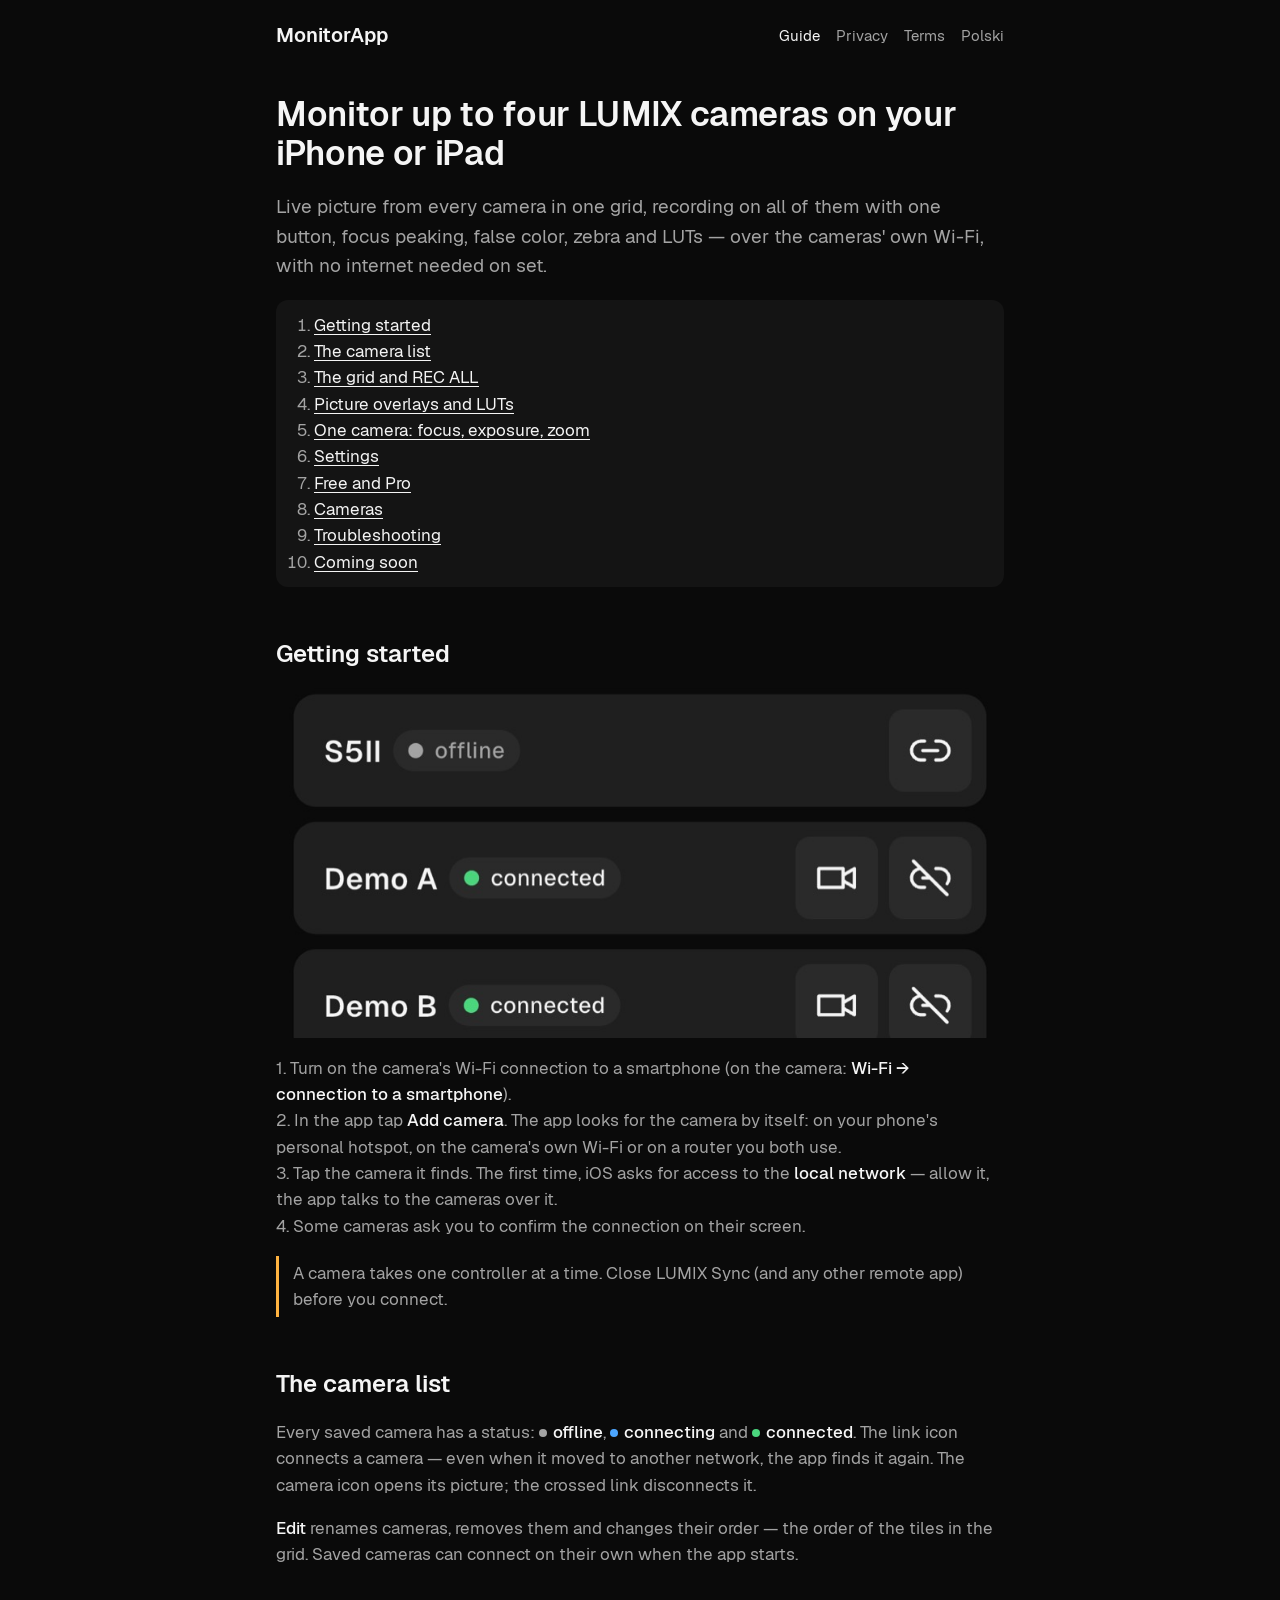
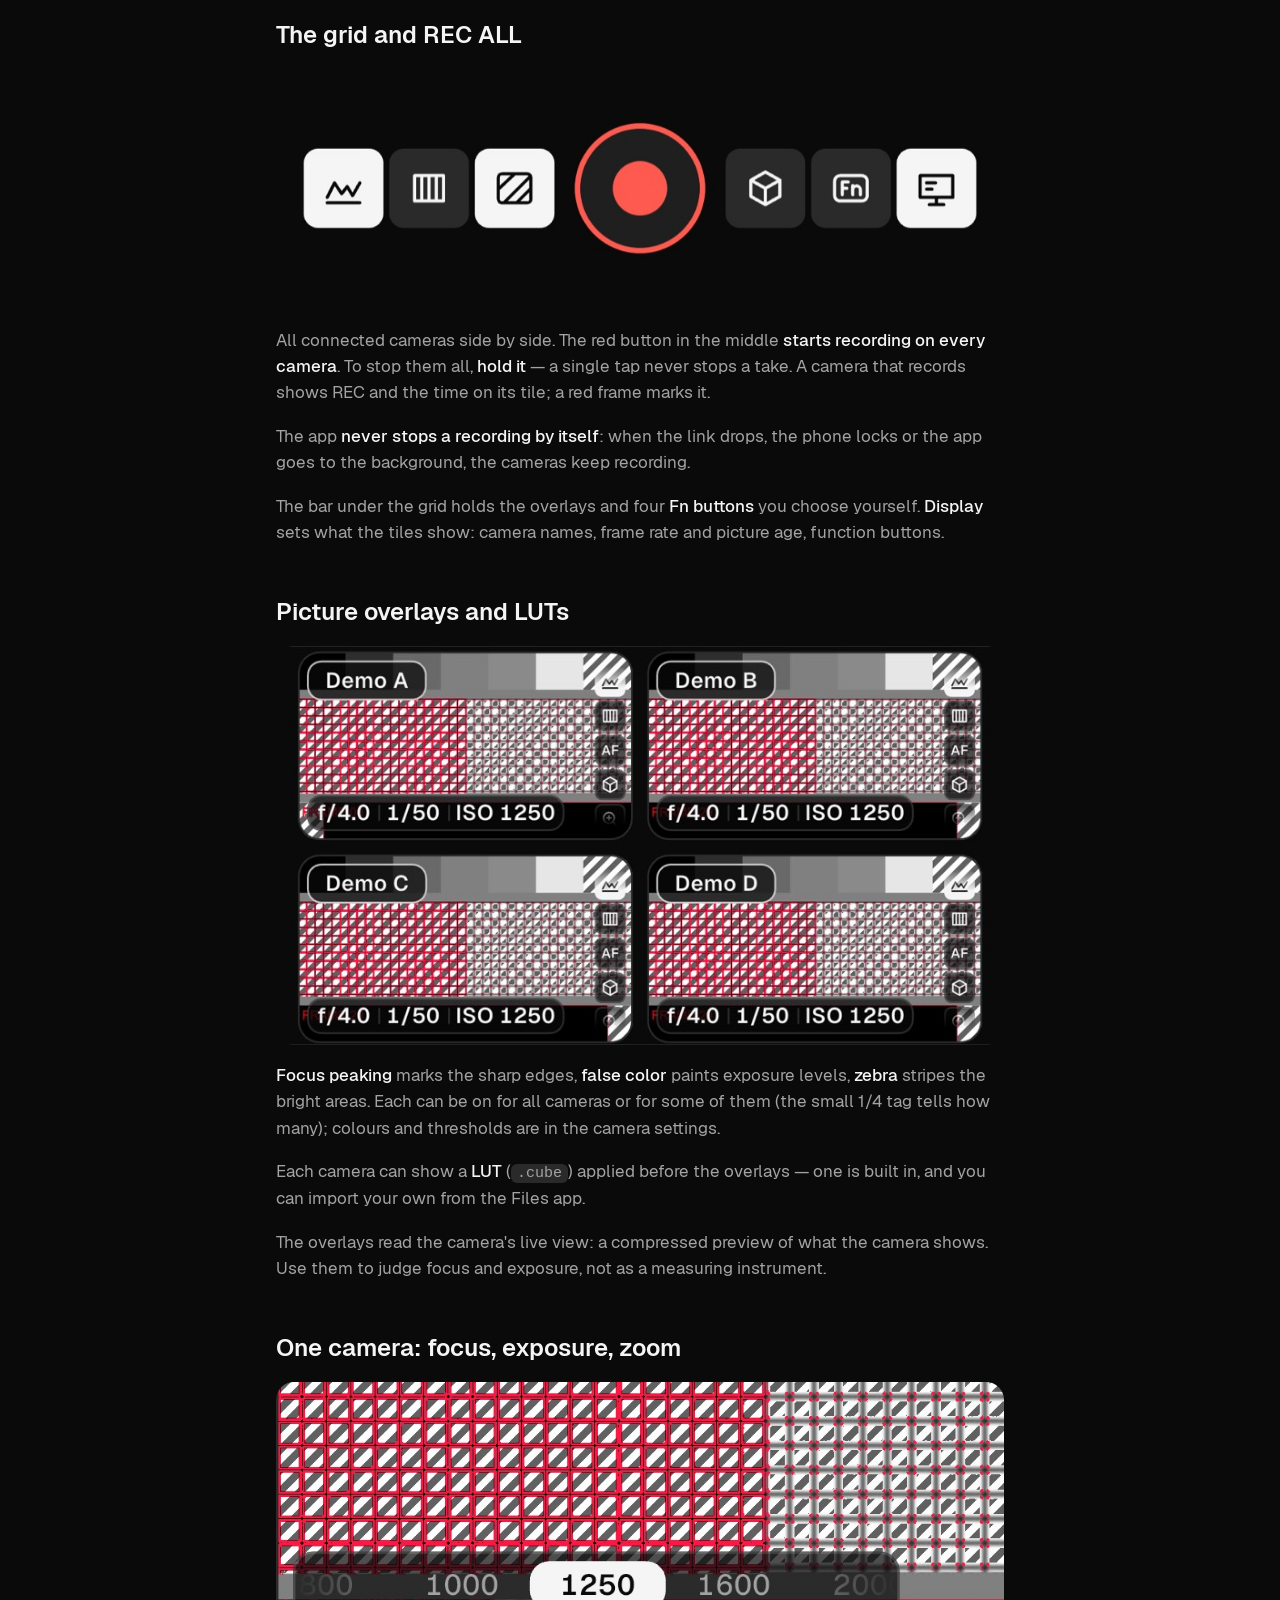
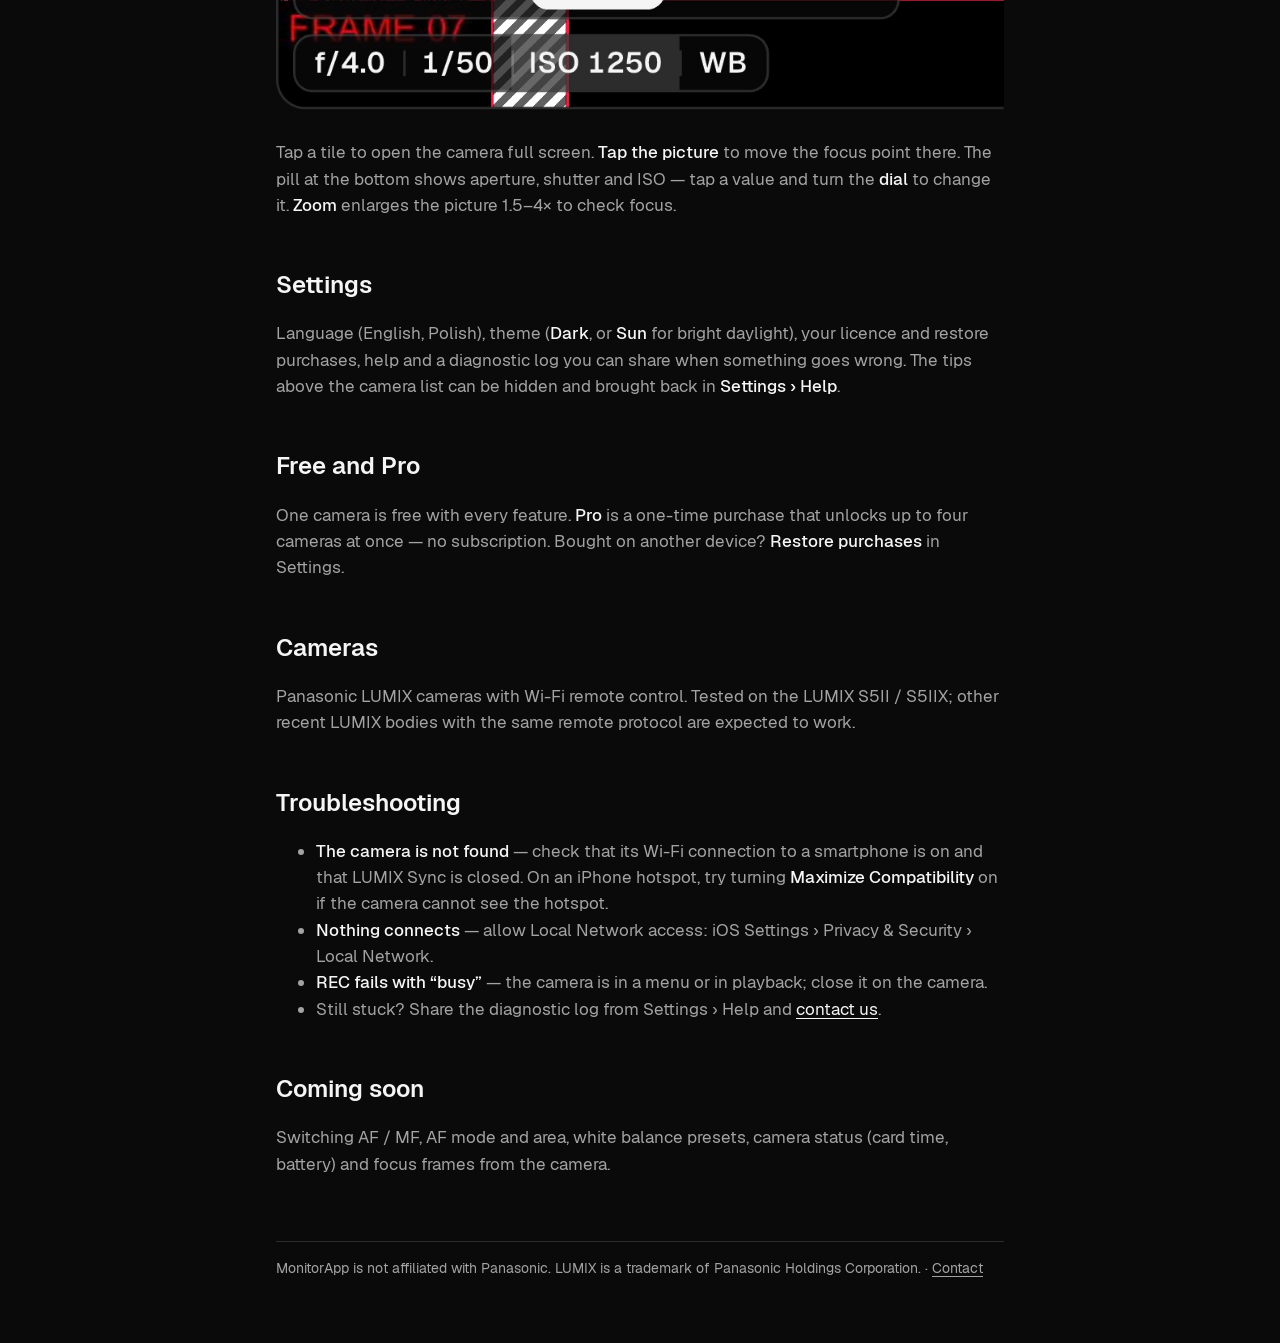
==== monitorapp/index.html @ 42edbaab "feat: strona MonitorApp — poradnik (EN/PL), prywatność, regulamin Co-Authored-By: Claude Opus 5.5 <n" ====
<!doctype html>
<html lang="en">
<head>
<meta charset="utf-8">
<meta name="viewport" content="width=device-width, initial-scale=1">
<title>MonitorApp — guide</title>
<link rel="stylesheet" href="./assets/style.css">
</head>
<body>
<div class="wrap">
<header class="top"><a class="name" href="./">MonitorApp</a><nav><a href="./" aria-current=page>Guide</a><a href="./privacy/">Privacy</a><a href="./terms/">Terms</a><a href="./pl/">Polski</a></nav></header>
<h1>Monitor up to four LUMIX cameras on your iPhone or iPad</h1><p class="lead">Live picture from every camera in one grid, recording on all of them with one button, focus peaking, false color, zebra and LUTs — over the cameras' own Wi-Fi, with no internet needed on set.</p><div class="toc"><ol><li><a href="#s1">Getting started</a></li><li><a href="#s2">The camera list</a></li><li><a href="#s3">The grid and REC ALL</a></li><li><a href="#s4">Picture overlays and LUTs</a></li><li><a href="#s5">One camera: focus, exposure, zoom</a></li><li><a href="#s6">Settings</a></li><li><a href="#s7">Free and Pro</a></li><li><a href="#s8">Cameras</a></li><li><a href="#s9">Troubleshooting</a></li><li><a href="#s10">Coming soon</a></li></ol></div>
<h2 id="s1">Getting started</h2><div class="card"><img src="./assets/img/connect.jpg" alt=""></div>
<p>1. Turn on the camera's Wi-Fi connection to a smartphone (on the camera: <strong>Wi-Fi → connection to a smartphone</strong>).<br>
2. In the app tap <strong>Add camera</strong>. The app looks for the camera by itself: on your phone's personal hotspot, on the camera's own Wi-Fi or on a router you both use.<br>
3. Tap the camera it finds. The first time, iOS asks for access to the <strong>local network</strong> — allow it, the app talks to the cameras over it.<br>
4. Some cameras ask you to confirm the connection on their screen.</p>
<p class="note">A camera takes one controller at a time. Close LUMIX Sync (and any other remote app) before you connect.</p>
<h2 id="s2">The camera list</h2>
<p>Every saved camera has a status: <span class="dot off"></span><strong>offline</strong>, <span class="dot connecting"></span><strong>connecting</strong> and <span class="dot live"></span><strong>connected</strong>.
The link icon connects a camera — even when it moved to another network, the app finds it again. The camera icon opens its picture; the crossed link disconnects it.</p>
<p><strong>Edit</strong> renames cameras, removes them and changes their order — the order of the tiles in the grid. Saved cameras can connect on their own when the app starts.</p>
<h2 id="s3">The grid and REC ALL</h2><div class="card"><img src="./assets/img/rec-all.jpg" alt=""></div>
<p>All connected cameras side by side. The red button in the middle <strong>starts recording on every camera</strong>. To stop them all, <strong>hold it</strong> — a single tap never stops a take.
A camera that records shows REC and the time on its tile; a red frame marks it.</p>
<p>The app <strong>never stops a recording by itself</strong>: when the link drops, the phone locks or the app goes to the background, the cameras keep recording.</p>
<p>The bar under the grid holds the overlays and four <strong>Fn buttons</strong> you choose yourself. <strong>Display</strong> sets what the tiles show: camera names, frame rate and picture age, function buttons.</p>
<h2 id="s4">Picture overlays and LUTs</h2><div class="card"><img src="./assets/img/overlays.jpg" alt=""></div>
<p><strong>Focus peaking</strong> marks the sharp edges, <strong>false color</strong> paints exposure levels, <strong>zebra</strong> stripes the bright areas. Each can be on for all cameras or for some of them (the small 1/4 tag tells how many); colours and thresholds are in the camera settings.</p>
<p>Each camera can show a <strong>LUT</strong> (<code>.cube</code>) applied before the overlays — one is built in, and you can import your own from the Files app.</p>
<p>The overlays read the camera's live view: a compressed preview of what the camera shows. Use them to judge focus and exposure, not as a measuring instrument.</p>
<h2 id="s5">One camera: focus, exposure, zoom</h2><div class="card"><img src="./assets/img/focus-exposure.jpg" alt=""></div>
<p>Tap a tile to open the camera full screen. <strong>Tap the picture</strong> to move the focus point there. The pill at the bottom shows aperture, shutter and ISO — tap a value and turn the <strong>dial</strong> to change it.
<strong>Zoom</strong> enlarges the picture 1.5–4× to check focus.</p>
<h2 id="s6">Settings</h2>
<p>Language (English, Polish), theme (<strong>Dark</strong>, or <strong>Sun</strong> for bright daylight), your licence and restore purchases, help and a diagnostic log you can share when something goes wrong.
The tips above the camera list can be hidden and brought back in <strong>Settings › Help</strong>.</p>
<h2 id="s7">Free and Pro</h2>
<p>One camera is free with every feature. <strong>Pro</strong> is a one-time purchase that unlocks up to four cameras at once — no subscription. Bought on another device? <strong>Restore purchases</strong> in Settings.</p>
<h2 id="s8">Cameras</h2>
<p>Panasonic LUMIX cameras with Wi-Fi remote control. Tested on the LUMIX S5II / S5IIX; other recent LUMIX bodies with the same remote protocol are expected to work.</p>
<h2 id="s9">Troubleshooting</h2>
<ul>
<li><strong>The camera is not found</strong> — check that its Wi-Fi connection to a smartphone is on and that LUMIX Sync is closed. On an iPhone hotspot, try turning <strong>Maximize Compatibility</strong> on if the camera cannot see the hotspot.</li>
<li><strong>Nothing connects</strong> — allow Local Network access: iOS Settings › Privacy &amp; Security › Local Network.</li>
<li><strong>REC fails with “busy”</strong> — the camera is in a menu or in playback; close it on the camera.</li>
<li>Still stuck? Share the diagnostic log from Settings › Help and <a href="https://github.com/nowakproduction/nowakproduction.github.io/issues">contact us</a>.</li>
</ul>
<h2 id="s10">Coming soon</h2>
<p>Switching AF / MF, AF mode and area, white balance presets, camera status (card time, battery) and focus frames from the camera.</p>
<footer>MonitorApp is not affiliated with Panasonic. LUMIX is a trademark of Panasonic Holdings Corporation. · <a href="https://github.com/nowakproduction/nowakproduction.github.io/issues">Contact</a></footer>
</div>
</body>
</html>
---- monitorapp/assets/style.css ----
/* Colours, type and radii from the app's design system (theme "Dark"). */
@font-face { font-family: Geist; src: url(fonts/Geist-Regular.ttf); font-weight: 400; font-display: swap; }
@font-face { font-family: Geist; src: url(fonts/Geist-Medium.ttf); font-weight: 500; font-display: swap; }
@font-face { font-family: Geist; src: url(fonts/Geist-SemiBold.ttf); font-weight: 600; font-display: swap; }
:root {
  --bg: #0a0a0a; --surface: #141414; --surface-raised: #1f1f1f; --surface-high: #2a2a2a;
  --line: #2b2b2b; --ink: #f5f5f5; --ink-muted: #a3a3a3; --rec: #ff5a4f; --live: #4bd67e;
  --connecting: #4da6ff; --warn: #ffb340; --radius-md: 12px; --radius-lg: 18px;
}
* { box-sizing: border-box; }
html { background: var(--bg); color: var(--ink); font: 400 17px/1.55 Geist, -apple-system, system-ui, sans-serif; }
body { margin: 0; }
a { color: var(--ink); text-underline-offset: 3px; }
.wrap { max-width: 760px; margin: 0 auto; padding: 0 16px 64px; }
header.top { display: flex; align-items: center; gap: 12px; padding: 20px 0; }
header.top .name { font-weight: 600; font-size: 20px; text-decoration: none; }
header.top nav { margin-left: auto; display: flex; gap: 16px; font-size: 15px; }
header.top nav a { color: var(--ink-muted); text-decoration: none; }
header.top nav a:hover, header.top nav a[aria-current] { color: var(--ink); }
h1 { font-size: 34px; line-height: 1.15; font-weight: 600; margin: 24px 0 8px; letter-spacing: -0.01em; }
h2 { font-size: 24px; font-weight: 600; margin: 48px 0 12px; }
h3 { font-size: 18px; font-weight: 600; margin: 24px 0 6px; }
p, li { color: var(--ink-muted); }
p strong, li strong { color: var(--ink); font-weight: 500; }
.lead { font-size: 19px; }
.card { background: var(--surface-raised); border-radius: var(--radius-lg); overflow: hidden; margin: 16px 0; }
.card img { display: block; width: 100%; height: auto; }
.card .text { padding: 14px 18px 18px; }
.card .text p { margin: 4px 0 0; }
.toc { background: var(--surface); border-radius: var(--radius-md); padding: 12px 18px; }
.toc ol { margin: 0; padding-left: 20px; }
.note { border-left: 3px solid var(--warn); padding: 4px 0 4px 14px; }
.dot { display: inline-block; width: 8px; height: 8px; border-radius: 50%; margin-right: 6px; vertical-align: 1px; }
.dot.live { background: var(--live); } .dot.connecting { background: var(--connecting); } .dot.off { background: var(--ink-muted); }
footer { margin-top: 64px; padding-top: 16px; border-top: 1px solid var(--line); font-size: 14px; color: var(--ink-muted); }
footer a { color: var(--ink-muted); }
code { background: var(--surface-high); border-radius: 6px; padding: 1px 6px; font-size: 15px; }
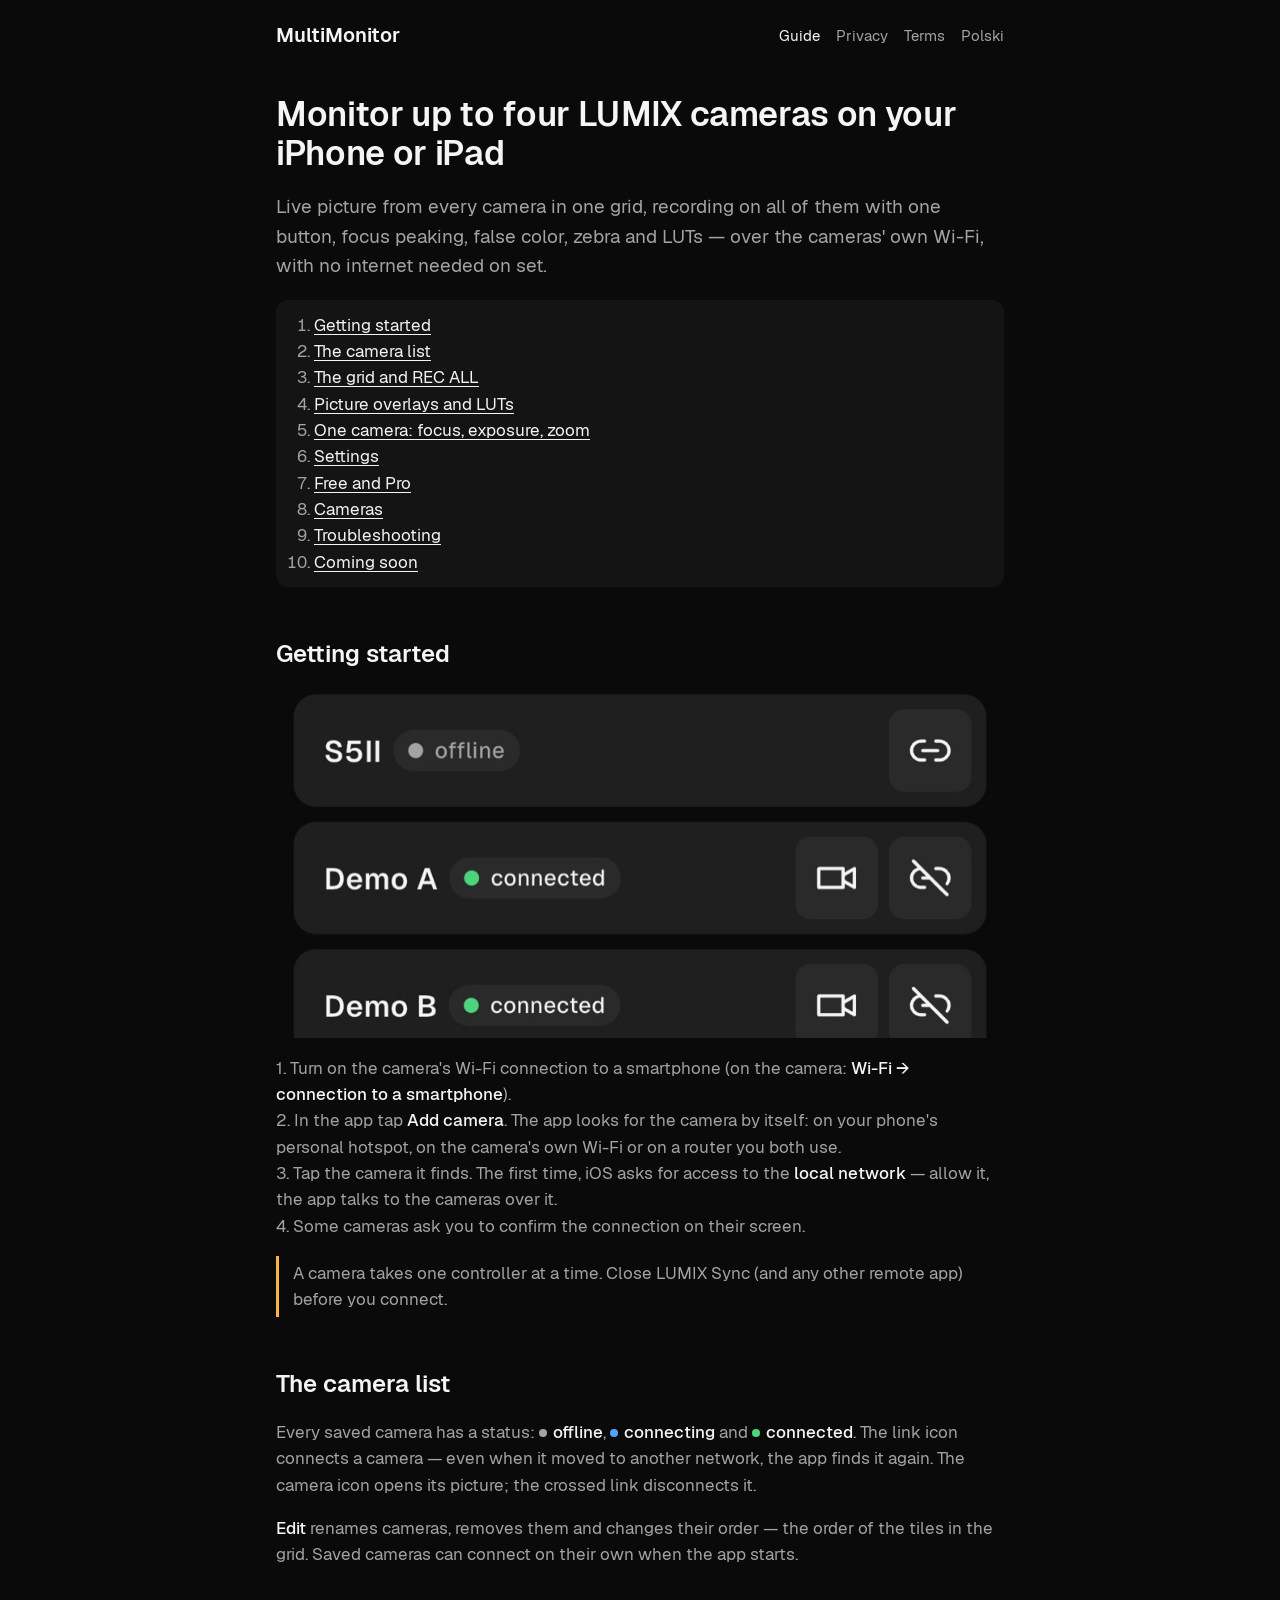
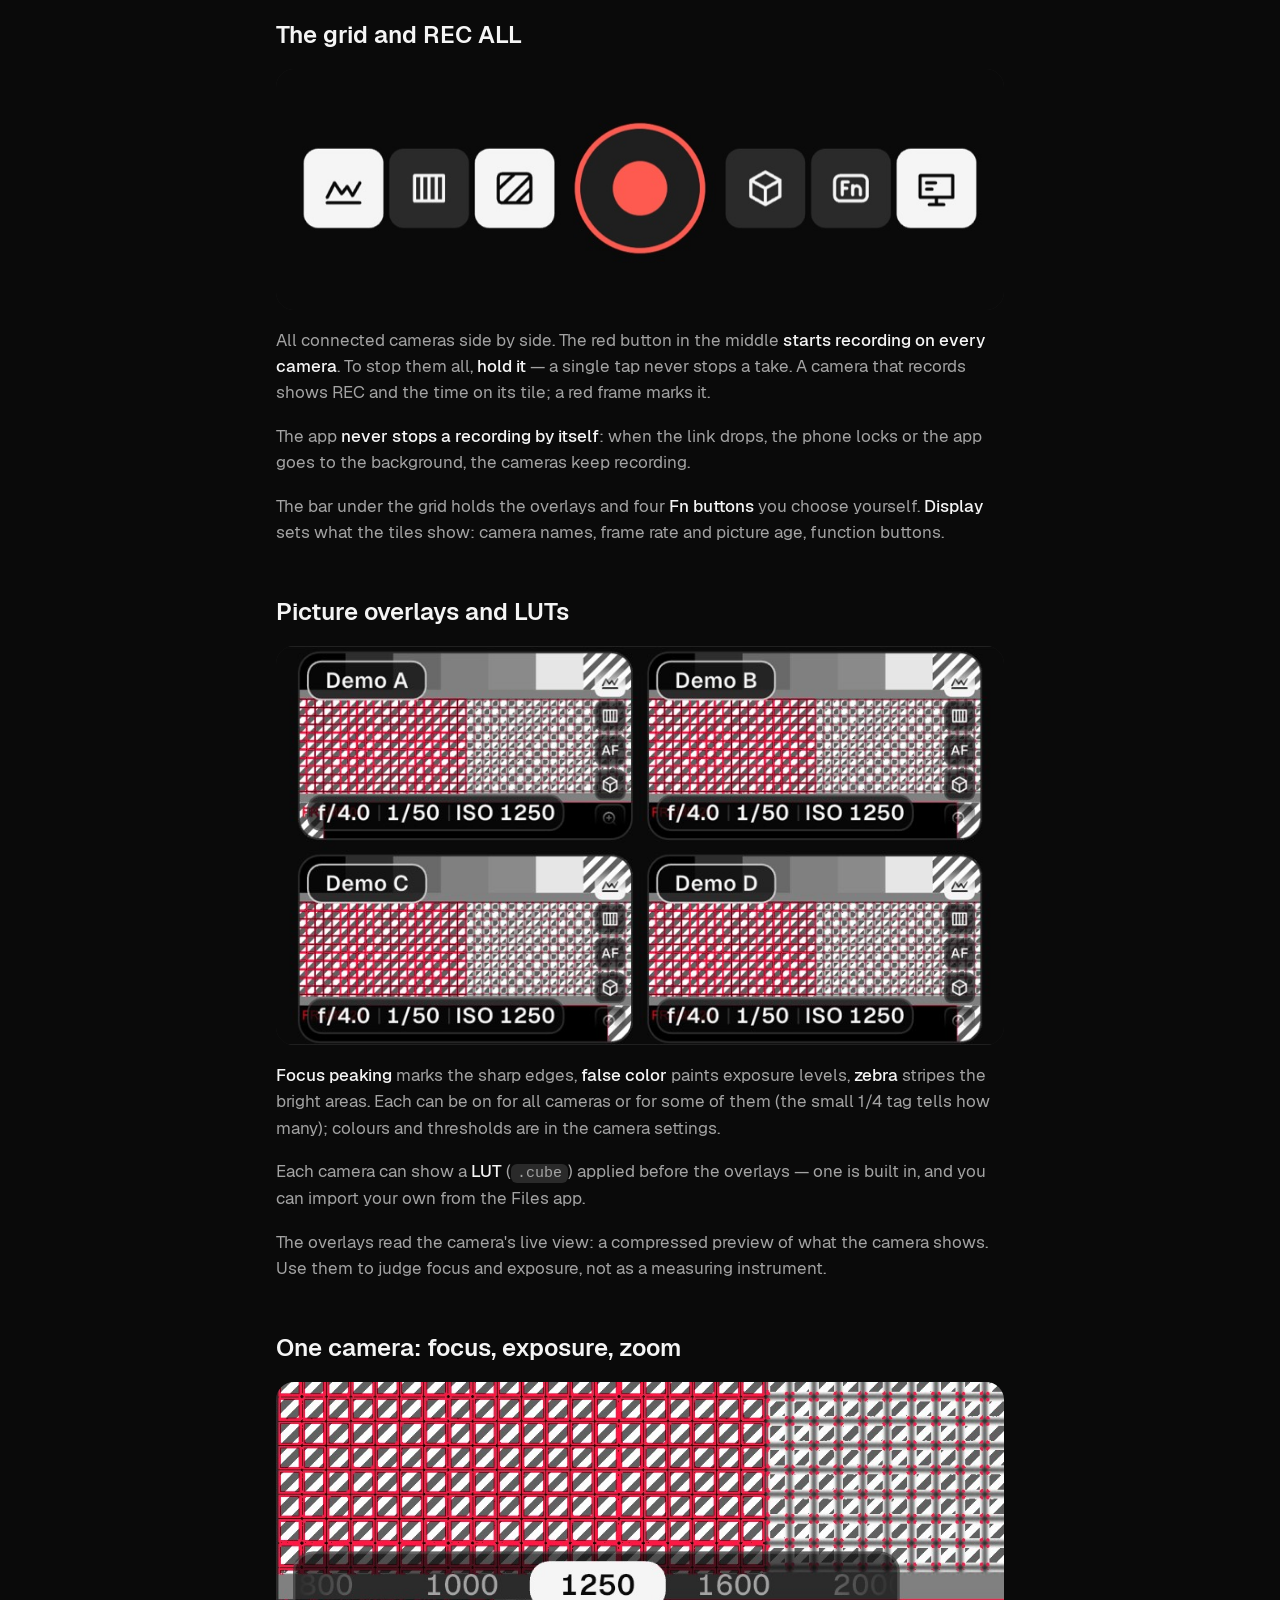
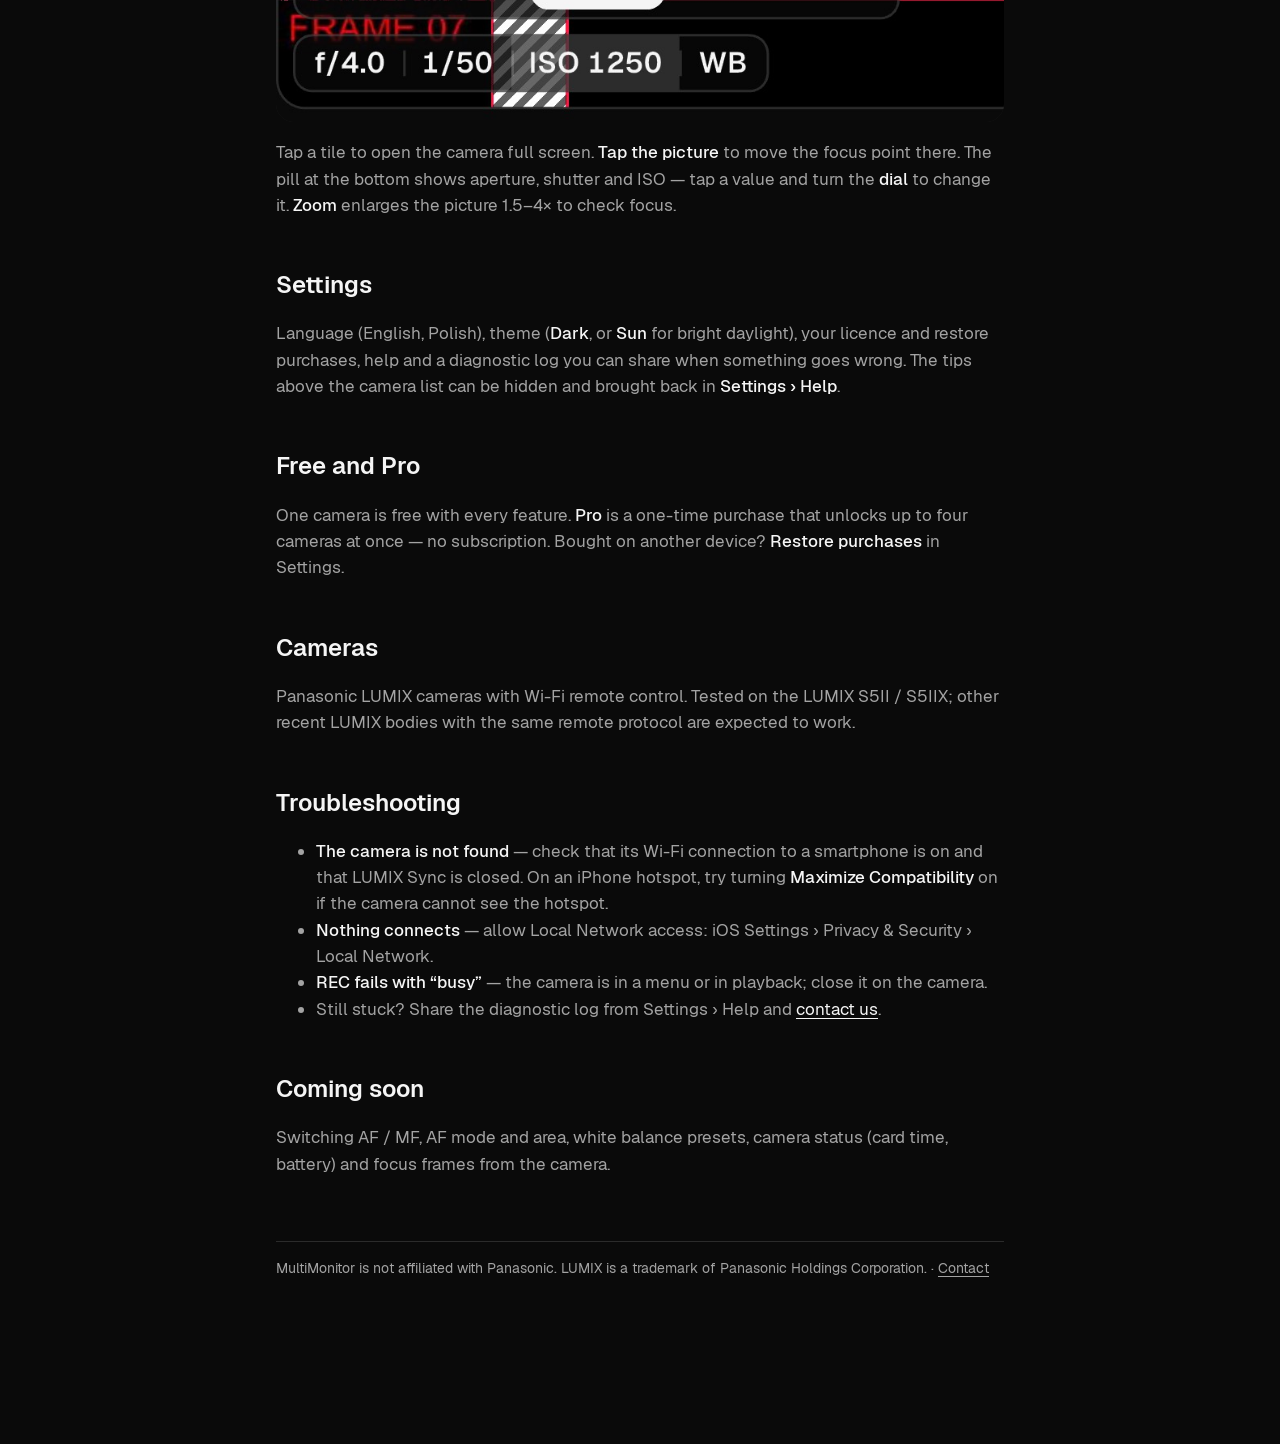
==== commit bef685f0: "feat: MonitorApp to teraz MultiMonitor — strona w multimonitor/, przekierowania ze starego adresu Co" ====
--- a/monitorapp/index.html
+++ b/monitorapp/index.html
@@ -3,52 +3,11 @@
 <head>
 <meta charset="utf-8">
 <meta name="viewport" content="width=device-width, initial-scale=1">
-<title>MonitorApp — guide</title>
-<link rel="stylesheet" href="./assets/style.css">
+<title>MultiMonitor</title>
+<link rel="canonical" href="/multimonitor/">
+<meta http-equiv="refresh" content="0; url=/multimonitor/">
 </head>
-<body>
-<div class="wrap">
-<header class="top"><a class="name" href="./">MonitorApp</a><nav><a href="./" aria-current=page>Guide</a><a href="./privacy/">Privacy</a><a href="./terms/">Terms</a><a href="./pl/">Polski</a></nav></header>
-<h1>Monitor up to four LUMIX cameras on your iPhone or iPad</h1><p class="lead">Live picture from every camera in one grid, recording on all of them with one button, focus peaking, false color, zebra and LUTs — over the cameras' own Wi-Fi, with no internet needed on set.</p><div class="toc"><ol><li><a href="#s1">Getting started</a></li><li><a href="#s2">The camera list</a></li><li><a href="#s3">The grid and REC ALL</a></li><li><a href="#s4">Picture overlays and LUTs</a></li><li><a href="#s5">One camera: focus, exposure, zoom</a></li><li><a href="#s6">Settings</a></li><li><a href="#s7">Free and Pro</a></li><li><a href="#s8">Cameras</a></li><li><a href="#s9">Troubleshooting</a></li><li><a href="#s10">Coming soon</a></li></ol></div>
-<h2 id="s1">Getting started</h2><div class="card"><img src="./assets/img/connect.jpg" alt=""></div>
-<p>1. Turn on the camera's Wi-Fi connection to a smartphone (on the camera: <strong>Wi-Fi → connection to a smartphone</strong>).<br>
-2. In the app tap <strong>Add camera</strong>. The app looks for the camera by itself: on your phone's personal hotspot, on the camera's own Wi-Fi or on a router you both use.<br>
-3. Tap the camera it finds. The first time, iOS asks for access to the <strong>local network</strong> — allow it, the app talks to the cameras over it.<br>
-4. Some cameras ask you to confirm the connection on their screen.</p>
-<p class="note">A camera takes one controller at a time. Close LUMIX Sync (and any other remote app) before you connect.</p>
-<h2 id="s2">The camera list</h2>
-<p>Every saved camera has a status: <span class="dot off"></span><strong>offline</strong>, <span class="dot connecting"></span><strong>connecting</strong> and <span class="dot live"></span><strong>connected</strong>.
-The link icon connects a camera — even when it moved to another network, the app finds it again. The camera icon opens its picture; the crossed link disconnects it.</p>
-<p><strong>Edit</strong> renames cameras, removes them and changes their order — the order of the tiles in the grid. Saved cameras can connect on their own when the app starts.</p>
-<h2 id="s3">The grid and REC ALL</h2><div class="card"><img src="./assets/img/rec-all.jpg" alt=""></div>
-<p>All connected cameras side by side. The red button in the middle <strong>starts recording on every camera</strong>. To stop them all, <strong>hold it</strong> — a single tap never stops a take.
-A camera that records shows REC and the time on its tile; a red frame marks it.</p>
-<p>The app <strong>never stops a recording by itself</strong>: when the link drops, the phone locks or the app goes to the background, the cameras keep recording.</p>
-<p>The bar under the grid holds the overlays and four <strong>Fn buttons</strong> you choose yourself. <strong>Display</strong> sets what the tiles show: camera names, frame rate and picture age, function buttons.</p>
-<h2 id="s4">Picture overlays and LUTs</h2><div class="card"><img src="./assets/img/overlays.jpg" alt=""></div>
-<p><strong>Focus peaking</strong> marks the sharp edges, <strong>false color</strong> paints exposure levels, <strong>zebra</strong> stripes the bright areas. Each can be on for all cameras or for some of them (the small 1/4 tag tells how many); colours and thresholds are in the camera settings.</p>
-<p>Each camera can show a <strong>LUT</strong> (<code>.cube</code>) applied before the overlays — one is built in, and you can import your own from the Files app.</p>
-<p>The overlays read the camera's live view: a compressed preview of what the camera shows. Use them to judge focus and exposure, not as a measuring instrument.</p>
-<h2 id="s5">One camera: focus, exposure, zoom</h2><div class="card"><img src="./assets/img/focus-exposure.jpg" alt=""></div>
-<p>Tap a tile to open the camera full screen. <strong>Tap the picture</strong> to move the focus point there. The pill at the bottom shows aperture, shutter and ISO — tap a value and turn the <strong>dial</strong> to change it.
-<strong>Zoom</strong> enlarges the picture 1.5–4× to check focus.</p>
-<h2 id="s6">Settings</h2>
-<p>Language (English, Polish), theme (<strong>Dark</strong>, or <strong>Sun</strong> for bright daylight), your licence and restore purchases, help and a diagnostic log you can share when something goes wrong.
-The tips above the camera list can be hidden and brought back in <strong>Settings › Help</strong>.</p>
-<h2 id="s7">Free and Pro</h2>
-<p>One camera is free with every feature. <strong>Pro</strong> is a one-time purchase that unlocks up to four cameras at once — no subscription. Bought on another device? <strong>Restore purchases</strong> in Settings.</p>
-<h2 id="s8">Cameras</h2>
-<p>Panasonic LUMIX cameras with Wi-Fi remote control. Tested on the LUMIX S5II / S5IIX; other recent LUMIX bodies with the same remote protocol are expected to work.</p>
-<h2 id="s9">Troubleshooting</h2>
-<ul>
-<li><strong>The camera is not found</strong> — check that its Wi-Fi connection to a smartphone is on and that LUMIX Sync is closed. On an iPhone hotspot, try turning <strong>Maximize Compatibility</strong> on if the camera cannot see the hotspot.</li>
-<li><strong>Nothing connects</strong> — allow Local Network access: iOS Settings › Privacy &amp; Security › Local Network.</li>
-<li><strong>REC fails with “busy”</strong> — the camera is in a menu or in playback; close it on the camera.</li>
-<li>Still stuck? Share the diagnostic log from Settings › Help and <a href="https://github.com/nowakproduction/nowakproduction.github.io/issues">contact us</a>.</li>
-</ul>
-<h2 id="s10">Coming soon</h2>
-<p>Switching AF / MF, AF mode and area, white balance presets, camera status (card time, battery) and focus frames from the camera.</p>
-<footer>MonitorApp is not affiliated with Panasonic. LUMIX is a trademark of Panasonic Holdings Corporation. · <a href="https://github.com/nowakproduction/nowakproduction.github.io/issues">Contact</a></footer>
-</div>
+<body style="background:#0a0a0a;color:#f5f5f5;font-family:system-ui,sans-serif;padding:24px">
+<p>MonitorApp is now MultiMonitor: <a style="color:#7c8bff" href="/multimonitor/">continue</a>.</p>
 </body>
 </html>
